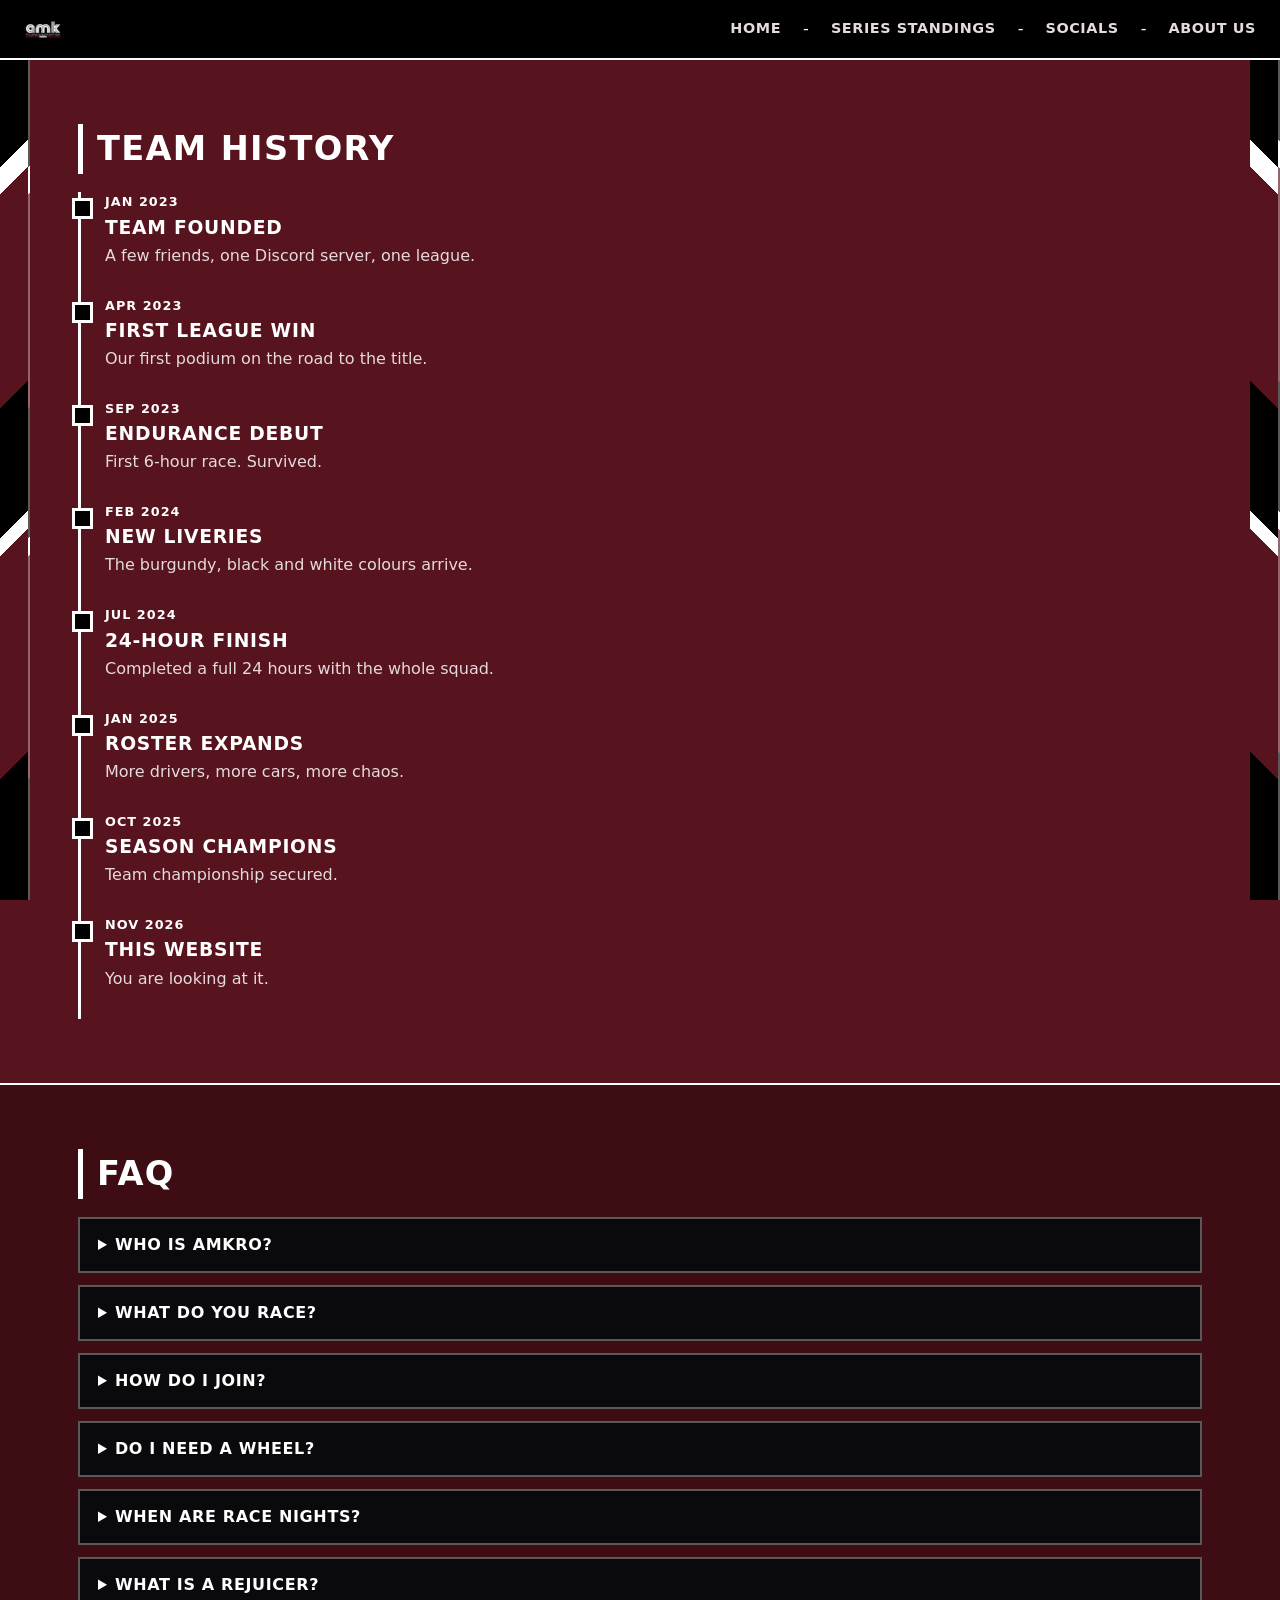
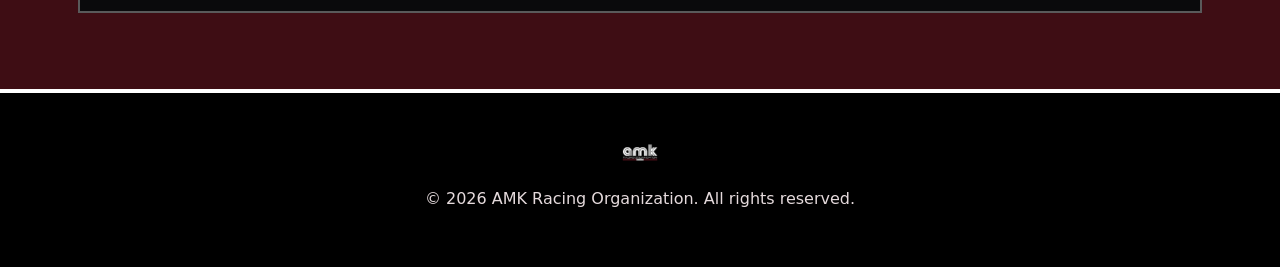
==== about.html @ 3bef2afb "Create about.html" ====
<!doctype html>
<html lang="en">
<head>
  <meta charset="utf-8">
  <meta name="viewport" content="width=device-width, initial-scale=1">
  <title>About Us — AMKRO</title>
  <link rel="stylesheet" href="style.css">
</head>
<body>
  <a class="skip" href="#main">Skip to content</a>

  <header class="site-header">
    <a class="brand" href="index.html" aria-label="AMKRO Home">
      <img class="nav-logo" src="logo.png" alt="AMKRO">
    </a>
    <button class="menu-btn" id="menuBtn" type="button" aria-expanded="false" aria-controls="nav">MENU</button>
    <nav id="nav" aria-label="Primary Navigation">
      <a href="index.html">HOME</a>
      <span class="nav-dash" aria-hidden="true">-</span>
      <a href="standings.html">SERIES STANDINGS</a>
      <span class="nav-dash" aria-hidden="true">-</span>
      <a href="socials.html">SOCIALS</a>
      <span class="nav-dash" aria-hidden="true">-</span>
      <a class="active" href="about.html">ABOUT US</a>
    </nav>
  </header>

  <main id="main">
    <section id="history" class="block">
      <h2>TEAM HISTORY</h2>
      <ul id="timeline" class="timeline"></ul>
    </section>

    <section id="faq" class="block alt">
      <h2>FAQ</h2>
      <div id="faqList" class="faq"></div>
    </section>
  </main>

  <footer class="site-footer">
    <a class="brand" href="index.html">
      <img class="nav-logo" src="logo.png" alt="AMKRO">
    </a>
    <p>© <span id="year"></span> AMK Racing Organization. All rights reserved.</p>
  </footer>

  <button id="toTop" type="button" aria-label="Back to top">↑</button>
  <script src="script.js"></script>
</body>
</html>
---- style.css ----
:root{
  --bg:#57141E; --surface:#0A0A0C; --surface-hover:#1C1A1D; --alt:#3E0D14;
  --ink:#FFFFFF; --muted:#E5DADC; --accent:#57141E; --accent-bright:#7B1D2B;
  --line:#FFFFFF; --line-dim:rgba(255,255,255,.32); --radius:0px;
  --font:system-ui,-apple-system,"Segoe UI",Roboto,Helvetica,Arial,sans-serif;
}
*{box-sizing:border-box;border-radius:0!important}
html{scroll-behavior:smooth}
body{
  margin:0;
  background-color:var(--bg);
  color:var(--ink);
  font-family:var(--font);
  line-height:1.5;
  position:relative;
  overflow-x:hidden;
}

/* Sharp geometric burgundy / black / white side strips */
body::before,
body::after{
  content:"";
  position:fixed;
  top:0;
  bottom:0;
  width:max(0px, calc((100vw - 1260px) / 2));
  min-width:44px;
  z-index:5;
  pointer-events:none;
  background-color:#000000;
  background-image:
    url("bg-sides.jpg"),
    linear-gradient(135deg,#000000 0%,#000000 18%,#FFFFFF 18%,#FFFFFF 21%,#57141E 21%,#57141E 44%,#000000 44%,#000000 58%,#FFFFFF 58%,#FFFFFF 60%,#57141E 60%,#57141E 84%,#000000 84%);
  background-size:cover;
  background-position:center;
  border-color:rgba(255,255,255,.35);
  border-style:solid;
}
body::before{left:0;border-width:0 2px 0 0}
body::after{right:0;border-width:0 0 0 2px;transform:scaleX(-1)}
@media (max-width:1280px){
  body::before,body::after{width:28px;min-width:28px}
}
@media (max-width:760px){
  body::before,body::after{display:none}
}

a{color:inherit}
code{background:#000000;border:1px solid var(--line-dim);padding:.1em .4em}
.skip{position:absolute;left:-999px}
.skip:focus{left:8px;top:8px;background:#000000;padding:8px 12px;z-index:100;border:2px solid #FFFFFF}

/* ALL CAPS Headlines & UI Labels */
h1,h2,h3,h4,.brand,nav a,.btn,.tag,.chip,.st-name,.faq summary{
  text-transform:uppercase;
  letter-spacing:.04em;
}

.site-header{
  position:sticky;top:0;z-index:50;
  display:flex;align-items:center;gap:24px;padding:10px 24px;
  background:#000000;
  border-bottom:2px solid #FFFFFF;
}
.brand{display:flex;align-items:center;text-decoration:none;color:#FFFFFF;flex:none}
.nav-logo{height:38px;width:auto;display:block;object-fit:contain}
nav{display:flex;gap:22px;margin-left:auto;align-items:center}
nav a{text-decoration:none;font-weight:700;font-size:.9rem;color:var(--muted)}
nav a:hover{color:#FFFFFF}
.menu-btn{display:none;border:2px solid #FFFFFF;background:#000000;color:#FFFFFF;padding:6px 12px;font:inherit;font-weight:800}

/* Organization Logo Hero Banner */
.logo-hero{
  background:#000000;
  border-bottom:2px solid #FFFFFF;
  padding:44px 24px;
  display:flex;justify-content:center;align-items:center;
  position:relative;z-index:10;
}
.logo-hero img{max-width:440px;max-height:240px;width:85%;height:auto;display:block;object-fit:contain}

.cta{display:flex;flex-wrap:wrap;gap:12px;margin:18px 0 0}
.btn{
  border:2px solid #FFFFFF;background:#000000;color:#FFFFFF;
  padding:10px 18px;font:inherit;font-weight:800;cursor:pointer;text-decoration:none;
  transition:transform .16s ease,background-color .16s ease,color .16s ease;
}
.btn:hover{transform:scale(1.03);background:#242022;color:#FFFFFF}
.btn.primary{background:var(--accent);border-color:#FFFFFF;color:#FFFFFF}
.btn.primary:hover{background:#7E1E2C;transform:scale(1.03)}

/* Sharp 90-degree boxes with hover enlarge + slightly whiter tint */
.event,.ig-embed-wrap,.yt-item,.faq details,.st,.countdown{
  background:var(--surface);
  border:2px solid var(--line-dim);
  transition:transform .18s ease,background-color .18s ease,border-color .18s ease,box-shadow .18s ease;
}
.event:hover,.ig-embed-wrap:hover,.yt-item:hover,.faq details:hover,.st:hover,.countdown:hover{
  transform:scale(1.018);
  background:var(--surface-hover);
  border-color:#FFFFFF;
  box-shadow:0 10px 28px rgba(0,0,0,.45);
}

.countdown{padding:14px 18px;display:flex;flex-direction:column;gap:2px;max-width:420px;background:#000000}
.countdown .label{font-size:.78rem;text-transform:uppercase;letter-spacing:.1em;color:var(--muted)}
.countdown .ev-cd{font-variant-numeric:tabular-nums;font-size:1.1rem;font-weight:800;color:#FFFFFF}

.tag{background:var(--accent);border:1px solid #FFFFFF;color:#FFFFFF;padding:3px 11px;font-size:.75rem;font-weight:800}
.tag.off{background:#18181B;border-color:rgba(255,255,255,.45);color:#FFFFFF}

.block{padding:64px 48px;max-width:1220px;margin:auto;position:relative;z-index:10}
.block.alt{max-width:none;background:var(--alt);border-top:2px solid #FFFFFF;border-bottom:2px solid #FFFFFF}
.block.alt>*{max-width:1124px;margin-left:auto;margin-right:auto}
h2{font-size:2.1rem;font-weight:900;margin:0 0 18px;color:#FFFFFF;border-left:5px solid #FFFFFF;padding-left:14px}
.muted{color:var(--muted)}

.tools-row{display:flex;flex-direction:column;gap:12px;margin-bottom:20px}
input[type=search]{
  width:100%;padding:12px 14px;border:2px solid var(--line-dim);
  background:#000000;color:#FFFFFF;font:inherit;
  transition:background-color .16s ease,border-color .16s ease;
}
input[type=search]:focus,input[type=search]:hover{
  outline:none;border-color:#FFFFFF;background:#161517;
}
.chips{display:flex;gap:8px;flex-wrap:wrap}
.chip{
  border:2px solid var(--line-dim);background:#000000;color:#FFFFFF;
  padding:6px 14px;font:inherit;font-weight:700;cursor:pointer;
  transition:transform .15s ease,background-color .15s ease,border-color .15s ease;
}
.chip:hover{transform:scale(1.03);background:#1C1A1D;border-color:#FFFFFF}
.chip.on{background:#FFFFFF;border-color:#FFFFFF;color:#000000}

.event{display:grid;grid-template-columns:1fr 1.1fr;gap:24px;overflow:hidden}
.event-thumb{display:block;min-height:260px;background:linear-gradient(135deg,#57141E,#000000) center/cover no-repeat}
.event-body{padding:24px;display:flex;flex-direction:column;gap:8px;align-items:flex-start}
.event-body h3{margin:0;font-size:1.35rem;color:#FFFFFF}
.event-body p{margin:0}

/* Instagram Normal Embeds */
.ig-grid{display:grid;grid-template-columns:repeat(auto-fit,minmax(340px,1fr));gap:24px;align-items:start}
.ig-embed-wrap{background:#FFFFFF;overflow:hidden}
.ig-embed-wrap iframe{
  width:100%;
  height:560px;
  border:0;
  display:block;
  background:#FFFFFF;
}

/* YouTube Grid */
.yt-grid{display:grid;grid-template-columns:repeat(auto-fit,minmax(280px,1fr));gap:20px;margin-bottom:20px}
.yt-item{display:flex;flex-direction:column;gap:10px;padding:14px}
.yt-title{font-weight:800;text-decoration:none;color:#FFFFFF;line-height:1.35}
.yt-title:hover{color:#E5B8BF}
.yt{position:relative;aspect-ratio:16/9;overflow:hidden;border:1px solid var(--line-dim);background:#000000}
.yt iframe{position:absolute;inset:0;width:100%;height:100%;border:0}

/* Upcoming Races Horizontal Carousel (1650x660 = 5/2 banners) */
.event-list{display:grid;grid-auto-flow:column;grid-auto-columns:calc((100% - 40px)/3);gap:20px;overflow-x:auto;scroll-snap-type:x mandatory;scroll-behavior:smooth;padding:6px 4px 16px;margin-bottom:16px;align-items:stretch}
.event-list::-webkit-scrollbar{height:8px}
.event-list::-webkit-scrollbar-track{background:#000000;border:1px solid var(--line-dim)}
.event-list::-webkit-scrollbar-thumb{background:#FFFFFF}
.event-list .event{grid-template-columns:1fr;grid-template-rows:auto 1fr;gap:0;scroll-snap-align:start}
.event-list .event-thumb{min-height:0;aspect-ratio:5/2;background-size:100% 100%;background-color:#000000;border-bottom:2px solid var(--line-dim)}
.event-body .countdown{width:100%}
.event-list .event-body .cta{margin-top:auto}
@media (max-width:1120px){.event-list{grid-auto-columns:calc((100% - 20px)/2)}}
@media (max-width:720px){.event-list{grid-auto-columns:88%}}

.timeline{list-style:none;margin:0;padding:0;border-left:3px solid #FFFFFF}
.timeline li{position:relative;padding:0 0 28px 24px}
.timeline li::before{content:"";position:absolute;left:-9px;top:6px;width:15px;height:15px;background:#000000;border:3px solid #FFFFFF}
.timeline .date{font-size:.8rem;font-weight:900;letter-spacing:.08em;color:#FFFFFF}
.timeline h3{margin:2px 0;color:#FFFFFF}
.timeline p{margin:0;color:var(--muted)}

.faq details{padding:14px 18px;margin-bottom:12px}
.faq summary{cursor:pointer;font-weight:800;color:#FFFFFF}
.faq p{margin:8px 0 0;color:var(--muted)}

.site-footer{padding:40px 24px;text-align:center;color:var(--muted);border-top:2px solid #FFFFFF;background:#000000;position:relative;z-index:10}
.site-footer .brand{justify-content:center;margin-bottom:10px}
#toTop{position:fixed;right:20px;bottom:20px;z-index:60;width:44px;height:44px;border:2px solid #FFFFFF;background:#000000;color:#FFFFFF;font-size:1.2rem;font-weight:900;cursor:pointer;opacity:0;pointer-events:none;transition:opacity .2s,transform .15s,background-color .15s}
#toTop:hover{transform:scale(1.06);background:#242022}
#toTop.show{opacity:1;pointer-events:auto}

@media (max-width:860px){
  .block{padding:48px 20px}
  nav{display:none;position:absolute;top:100%;left:0;right:0;flex-direction:column;align-items:flex-start;background:#000000;padding:16px 24px;border-bottom:2px solid #FFFFFF;margin:0}
  nav.open{display:flex}
  .menu-btn{display:block;margin-left:auto}
}
@media (prefers-reduced-motion:reduce){*{animation:none!important;scroll-behavior:auto!important;transition:none!important}}

.st-list{display:flex;flex-direction:column;gap:14px}
.st{overflow:hidden}
.st>summary{display:flex;align-items:center;gap:14px;padding:14px 18px;cursor:pointer;list-style:none}
.st>summary::-webkit-details-marker{display:none}
.st-thumb{width:64px;height:44px;background:linear-gradient(135deg,#57141E,#000000) center/cover;flex:none;border:1px solid var(--line-dim)}
.st-name{font-weight:800;flex:1;min-width:0;color:#FFFFFF}
.st-name small{display:block;color:var(--muted);font-weight:500;text-transform:none}
.st-body{padding:0 18px 18px;display:flex;flex-direction:column;gap:14px}
.st-body h4{margin:6px 0 0;color:#FFFFFF}
.st-scroll{overflow-x:auto;border:1px solid var(--line-dim)}
.st table{border-collapse:collapse;width:100%;font-size:.92rem}
.st th,.st td{padding:8px 12px;text-align:left;white-space:nowrap;border-bottom:1px solid var(--line-dim)}
.st th{background:var(--alt);color:#FFFFFF;text-transform:uppercase}
.st tr:last-child td{border-bottom:0}

/* ====== Series Standings (Ongoing + Finished Groups & Dropdowns) ====== */
#stList {
  display: flex;
  flex-direction: column;
  gap: 44px;
}

.st-group {
  display: flex;
  flex-direction: column;
  gap: 18px;
}

.st-group-header {
  display: flex;
  justify-content: space-between;
  align-items: center;
  border-bottom: 2px solid #FFFFFF;
  padding-bottom: 8px;
}

.st-group-title {
  margin: 0;
  font-size: 1.25rem;
  font-weight: 900;
  color: #FFFFFF;
  letter-spacing: 0.08em;
}

.st-group-count {
  font-size: 0.78rem;
  font-weight: 800;
  letter-spacing: 0.08em;
  color: var(--muted);
}

.st-cards-grid {
  display: grid;
  grid-template-columns: repeat(3, 1fr);
  gap: 20px;
}

@media (max-width: 1040px) {
  .st-cards-grid {
    grid-template-columns: repeat(2, 1fr);
  }
}

@media (max-width: 680px) {
  .st-cards-grid {
    grid-template-columns: 1fr;
  }
}

.st-dropdown-wrap {
  display: flex;
  justify-content: center;
  align-items: center;
  width: 100%;
  margin-top: 6px;
}

.st-dropdown-btn {
  padding: 11px 30px;
  font-size: 0.9rem;
  letter-spacing: 0.1em;
}

.st-card {
  background: #000000;
  border: 1px solid #FFFFFF;
  border-radius: 0;
  display: flex;
  flex-direction: column;
  overflow: hidden;
  transition: transform .18s ease, background-color .18s ease, box-shadow .18s ease;
}

.st-card:hover {
  transform: scale(1.018);
  background: var(--surface-hover);
  box-shadow: 0 10px 28px rgba(0, 0, 0, .45);
}

.st-card-thumb {
  display: block;
  width: 100%;
  aspect-ratio: 5 / 2;
  background-color: #140508;
  background-size: cover;
  background-position: center;
  border-bottom: 1px solid #FFFFFF;
}

.st-card-body {
  padding: 18px;
  display: flex;
  flex-direction: column;
  gap: 14px;
  flex: 1;
}

.st-series {
  display: inline-block;
  font-size: 11px;
  font-weight: 700;
  letter-spacing: 0.08em;
  text-transform: uppercase;
  color: #FFFFFF;
  background: #57141E;
  border: 1px solid #FFFFFF;
  padding: 2px 8px;
  margin-bottom: 6px;
}

.st-series.ongoing {
  background: #FFFFFF;
  color: #000000;
}

.st-card-title h3 {
  margin: 0 0 4px 0;
  font-size: 18px;
  text-transform: uppercase;
  color: #FFFFFF;
}

.st-podium {
  list-style: none;
  margin: 0;
  padding: 0;
  display: flex;
  flex-direction: column;
  gap: 8px;
}

.podium-row {
  display: flex;
  align-items: center;
  gap: 10px;
  padding: 8px 10px;
  background: #0d0d0d;
  border: 1px solid rgba(255, 255, 255, 0.25);
  border-radius: 0;
  font-size: 14px;
}

.podium-row.p1 {
  border-left: 4px solid #FFD700;
}

.podium-row.p2 {
  border-left: 4px solid #C0C0C0;
}

.podium-row.p3 {
  border-left: 4px solid #CD7F32;
}

.podium-pos {
  font-weight: 800;
  min-width: 26px;
  color: #FFFFFF;
}

.podium-flag {
  font-size: 17px;
  line-height: 1;
  display: inline-flex;
  align-items: center;
}

.podium-driver {
  font-weight: 700;
  color: #FFFFFF;
  flex: 1;
}

.podium-pts {
  font-size: 12px;
  color: rgba(255, 255, 255, 0.75);
  font-weight: 600;
}

.st-card-body .cta {
  margin-top: auto;
}
.st pre{white-space:pre-wrap;margin:0;color:var(--muted);font:inherit}
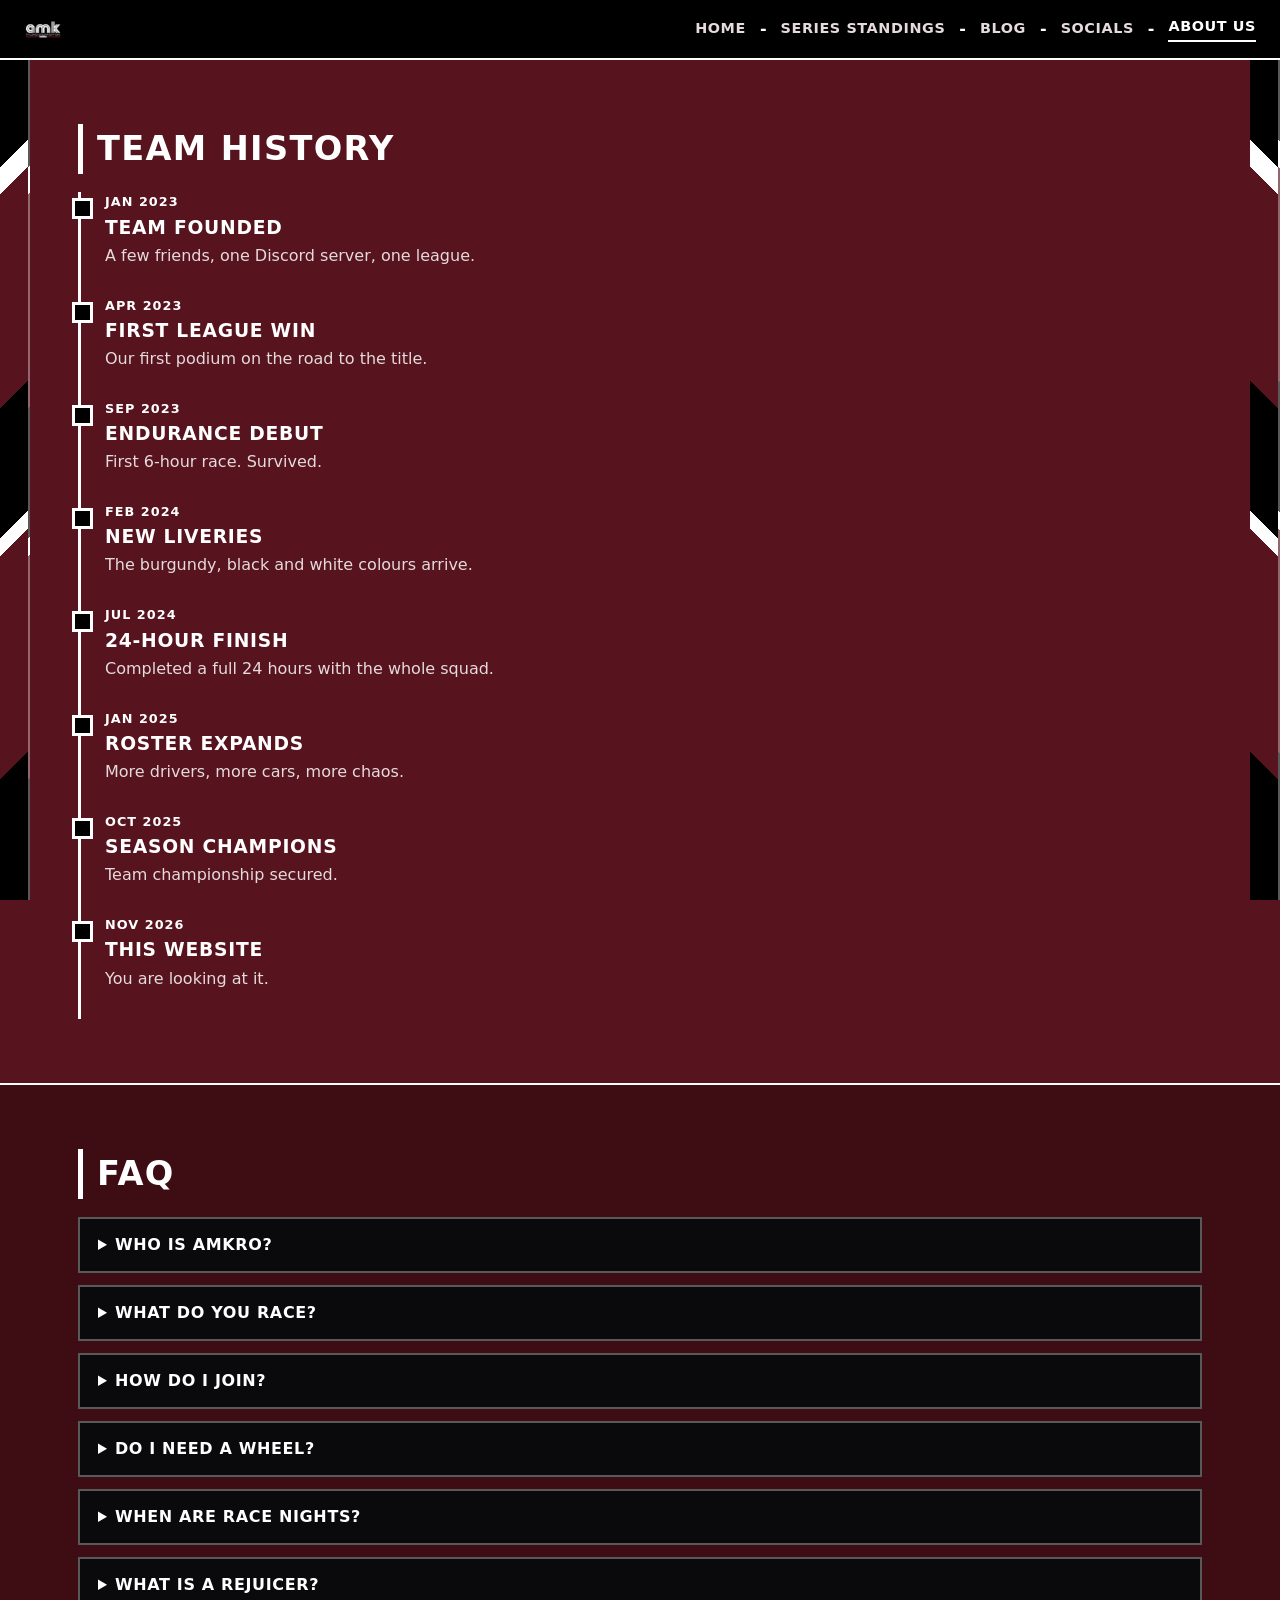
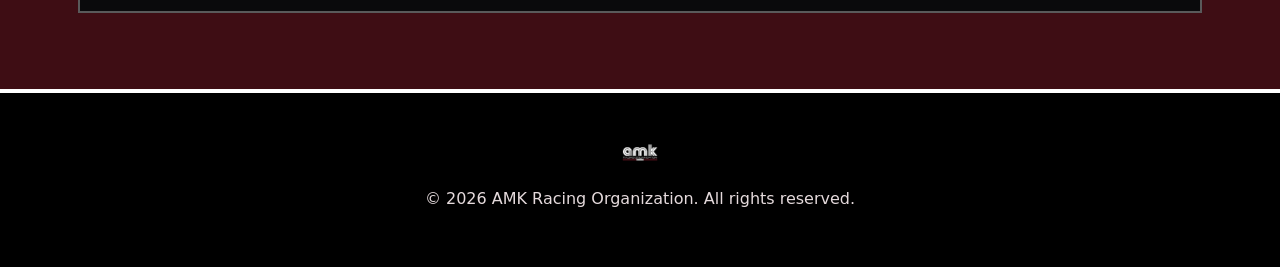
==== commit 0734cc08: "Update about.html" ====
--- a/about.html
+++ b/about.html
@@ -18,6 +18,8 @@
       <a href="index.html">HOME</a>
       <span class="nav-dash" aria-hidden="true">-</span>
       <a href="standings.html">SERIES STANDINGS</a>
+      <span class="nav-dash" aria-hidden="true">-</span>
+      <a href="blog.html">BLOG</a>
       <span class="nav-dash" aria-hidden="true">-</span>
       <a href="socials.html">SOCIALS</a>
       <span class="nav-dash" aria-hidden="true">-</span>
--- a/style.css
+++ b/style.css
@@ -397,4 +397,194 @@
 .st-card-body .cta {
   margin-top: auto;
 }
+
+/* ====== Multi-Page Top-Right Navigation with White Dashes & Hero Name ====== */
+nav {
+  gap: 14px;
+}
+
+.nav-dash {
+  color: #FFFFFF;
+  font-weight: 900;
+  user-select: none;
+}
+
+nav a.active {
+  color: #FFFFFF;
+  border-bottom: 2px solid #FFFFFF;
+  padding-bottom: 2px;
+}
+
+.logo-hero-inner {
+  display: flex;
+  flex-direction: column;
+  align-items: center;
+  gap: 18px;
+  text-align: center;
+}
+
+.hero-org-name {
+  margin: 0;
+  font-size: clamp(1.4rem, 3vw, 2.25rem);
+  font-weight: 900;
+  letter-spacing: 0.14em;
+  color: #FFFFFF;
+}
+
+@media (max-width: 860px) {
+  .nav-dash {
+    display: none;
+  }
+}
 .st pre{white-space:pre-wrap;margin:0;color:var(--muted);font:inherit}
+
+/* ====== Blog / Newsroom Cards & Reader Modal ====== */
+.blog-grid {
+  display: grid;
+  grid-template-columns: repeat(3, 1fr);
+  gap: 20px;
+}
+
+@media (max-width: 1040px) {
+  .blog-grid {
+    grid-template-columns: repeat(2, 1fr);
+  }
+}
+
+@media (max-width: 680px) {
+  .blog-grid {
+    grid-template-columns: 1fr;
+  }
+}
+
+.blog-card {
+  background: #000000;
+  border: 1px solid #FFFFFF;
+  display: flex;
+  flex-direction: column;
+  overflow: hidden;
+  transition: transform .18s ease, background-color .18s ease, box-shadow .18s ease;
+}
+
+.blog-card:hover {
+  transform: scale(1.018);
+  background: var(--surface-hover);
+  box-shadow: 0 10px 28px rgba(0, 0, 0, .45);
+}
+
+.blog-card-thumb {
+  width: 100%;
+  aspect-ratio: 16 / 9;
+  background: linear-gradient(135deg, #57141E, #000000) center/cover no-repeat;
+  border-bottom: 1px solid #FFFFFF;
+  cursor: pointer;
+}
+
+.blog-card-body {
+  padding: 18px;
+  display: flex;
+  flex-direction: column;
+  gap: 10px;
+  flex: 1;
+}
+
+.blog-card-meta {
+  display: flex;
+  justify-content: space-between;
+  align-items: center;
+  gap: 10px;
+}
+
+.blog-card-meta .st-series {
+  margin-bottom: 0;
+}
+
+.blog-card-body h3 {
+  margin: 0;
+  font-size: 1.15rem;
+  color: #FFFFFF;
+  cursor: pointer;
+}
+
+.blog-card-body h3:hover {
+  color: #E5B8BF;
+}
+
+.blog-card-body p {
+  margin: 0;
+  font-size: 0.94rem;
+}
+
+.blog-card-body .cta {
+  margin-top: auto;
+}
+
+.blog-modal {
+  display: none;
+  position: fixed;
+  inset: 0;
+  z-index: 120;
+  background: rgba(0, 0, 0, 0.92);
+  overflow-y: auto;
+  padding: 36px 20px;
+}
+
+.blog-modal.open {
+  display: block;
+}
+
+.blog-modal-inner {
+  max-width: 820px;
+  margin: 0 auto;
+  background: #000000;
+  border: 2px solid #FFFFFF;
+  padding: 28px;
+}
+
+.blog-modal-topbar {
+  display: flex;
+  justify-content: space-between;
+  align-items: center;
+  gap: 16px;
+  margin-bottom: 18px;
+}
+
+.blog-modal-cover {
+  width: 100%;
+  aspect-ratio: 16 / 9;
+  background: #140508 center/cover no-repeat;
+  border: 1px solid #FFFFFF;
+  margin-bottom: 20px;
+}
+
+.blog-modal-title {
+  margin: 0 0 8px 0;
+  font-size: 1.8rem;
+  border-left: 5px solid #FFFFFF;
+  padding-left: 14px;
+}
+
+.blog-modal-meta {
+  margin: 0 0 22px 0;
+  font-size: 0.9rem;
+}
+
+.blog-modal-body {
+  color: #FFFFFF;
+  line-height: 1.75;
+  font-size: 1.02rem;
+  border-top: 1px solid var(--line-dim);
+  padding-top: 20px;
+}
+
+.blog-modal-body h2,
+.blog-modal-body h3 {
+  margin-top: 24px;
+}
+
+.blog-modal-body img {
+  max-width: 100%;
+  height: auto;
+  border: 1px solid #FFFFFF;
+  margin: 14px 0;
+}
